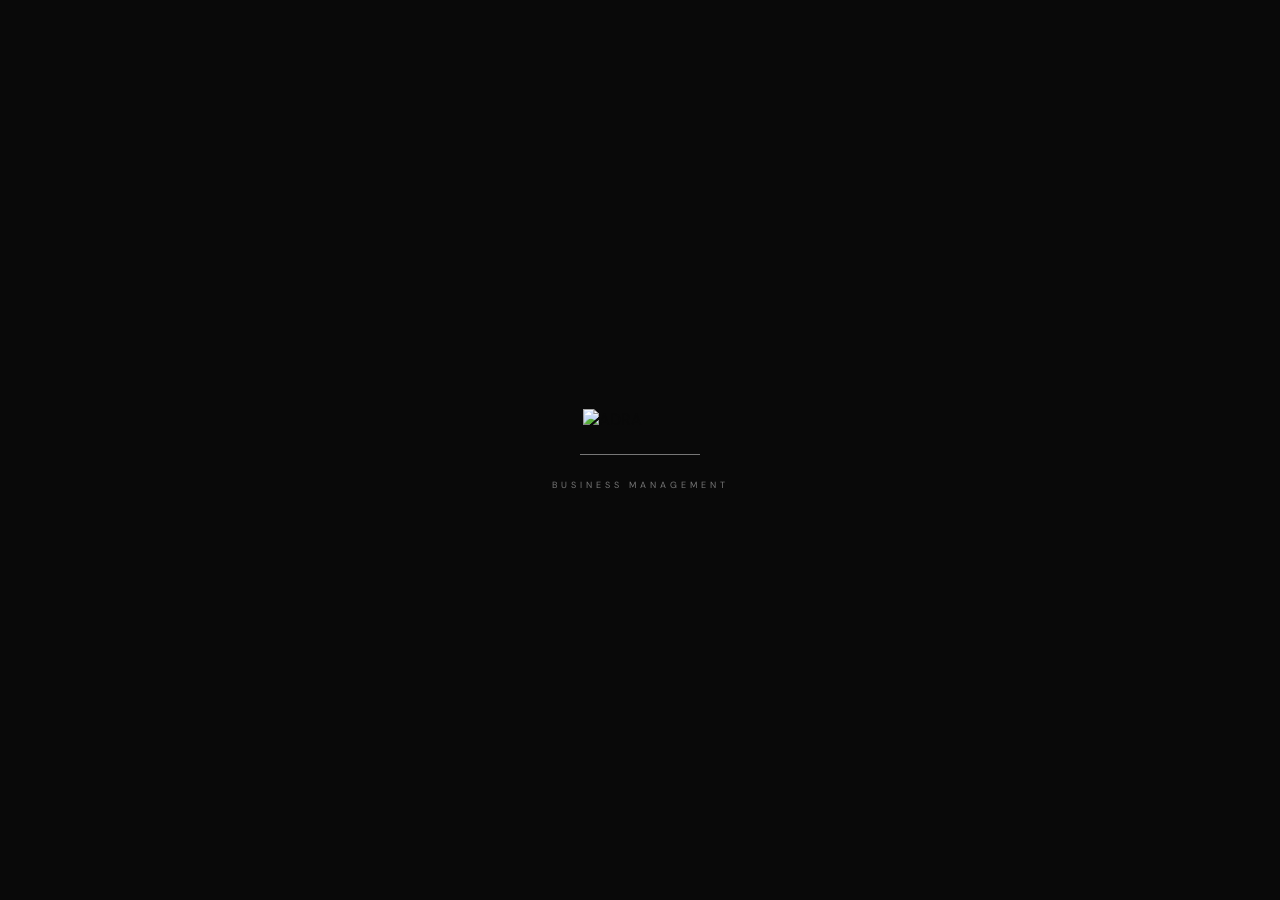
==== index.html @ 2c76a0f9 "Add files via upload" ====
<!DOCTYPE html>
<html lang="es">
<head>
  <meta charset="UTF-8">
  <meta name="viewport" content="width=device-width, initial-scale=1.0">
  <meta name="theme-color" content="#090909">
  <title>ADRA | Quotations</title>
  <link rel="stylesheet" href="style.css">
</head>
<body>

  <div id="intro">
    <img src="recursos/logo.PNG" alt="ADRA" id="intro-logo">
    <div class="intro-line"></div>
    <p>BUSINESS MANAGEMENT</p>
  </div>

  <main id="login-screen" class="hidden">
    <section class="login-card">

      <img src="recursos/logo.PNG" alt="ADRA" class="brand-logo">

      <div class="login-heading">
        <span class="eyebrow">ADRA DIGITAL · PRIVATE ACCESS</span>
        <h1>Bienvenido.</h1>
        <p>Accede a tu espacio de gestión comercial.</p>
      </div>

      <form id="login-form">
        <label for="email">Correo electrónico</label>
        <input
          type="email"
          id="email"
          placeholder="correo@ejemplo.com"
          autocomplete="username"
          required
        >

        <label for="password">Contraseña</label>
        <div class="password-field">
          <input
            type="password"
            id="password"
            placeholder="Introduce tu contraseña"
            autocomplete="current-password"
            required
          >
          <button type="button" id="toggle-password">Mostrar</button>
        </div>

        <p id="login-error" role="alert"></p>

        <button type="submit" id="login-button">
          <span>Iniciar sesión</span>
          <span class="button-arrow">→</span>
        </button>
      </form>

      <footer>
        <span>ADRA QUOTATIONS</span>
        <span>© 2026 ADRA DIGITAL</span>
      </footer>

    </section>
  </main>

  <script>
    const intro = document.getElementById("intro");
    const loginScreen = document.getElementById("login-screen");

    window.addEventListener("load", () => {
      setTimeout(() => {
        intro.classList.add("intro-out");

        setTimeout(() => {
          intro.style.display = "none";
          loginScreen.classList.remove("hidden");
          loginScreen.classList.add("visible");
        }, 850);

      }, 1700);
    });

    document.getElementById("toggle-password")
      .addEventListener("click", () => {
        const input = document.getElementById("password");
        const button = document.getElementById("toggle-password");

        input.type = input.type === "password" ? "text" : "password";
        button.textContent =
          input.type === "password" ? "Mostrar" : "Ocultar";
      });
  </script>

  <script type="module" src="script.js"></script>

</body>
</html>
---- style.css ----
@import url('https://fonts.googleapis.com/css2?family=DM+Sans:wght@400;500;600;700&family=Manrope:wght@400;500;600;700;800&display=swap');

:root {
  --black: #090909;
  --white: #ffffff;
  --gray: #858585;
  --border: #e8e8e8;
}

* {
  margin: 0;
  padding: 0;
  box-sizing: border-box;
}

body {
  font-family: 'DM Sans', sans-serif;
  background: #f7f7f7;
  color: var(--black);
  min-height: 100vh;
}

/* INTRO */

#intro {
  position: fixed;
  inset: 0;
  z-index: 10;
  background: var(--black);
  display: flex;
  flex-direction: column;
  justify-content: center;
  align-items: center;
  gap: 24px;
  transition: opacity .8s ease, transform .8s ease;
}

#intro-logo {
  width: 115px;
  height: auto;
  object-fit: contain;
  opacity: 0;
  animation: logo-in 1s ease forwards;
}

.intro-line {
  width: 0;
  height: 1px;
  background: #777;
  animation: line-in 1s ease .4s forwards;
}

#intro p {
  color: #777;
  font-size: 9px;
  letter-spacing: 4px;
  opacity: 0;
  animation: fade-in .8s ease .7s forwards;
}

.intro-out {
  opacity: 0;
  transform: scale(1.04);
  pointer-events: none;
}

@keyframes logo-in {
  from { opacity: 0; transform: translateY(15px); }
  to { opacity: 1; transform: translateY(0); }
}

@keyframes line-in {
  to { width: 120px; }
}

@keyframes fade-in {
  to { opacity: 1; }
}

/* LOGIN */

.hidden {
  display: none !important;
}

#login-screen {
  min-height: 100vh;
  display: flex;
  align-items: center;
  justify-content: center;
  padding: 25px;
}

#login-screen.visible {
  animation: fade-in .7s ease forwards;
}

.login-card {
  width: 100%;
  max-width: 420px;
  background: #fff;
  padding: 42px;
  border: 1px solid #ededed;
  box-shadow: 0 20px 70px rgba(0,0,0,.035);
}

.brand-logo {
  width: 65px;
  height: auto;
  object-fit: contain;
  margin-bottom: 48px;
}

.eyebrow {
  font-size: 9px;
  letter-spacing: 2px;
  color: #999;
  font-weight: 700;
}

.login-heading h1 {
  font-family: 'Manrope', sans-serif;
  font-size: 34px;
  font-weight: 600;
  letter-spacing: -1.5px;
  margin: 12px 0 7px;
}

.login-heading p {
  color: #888;
  font-size: 13px;
  margin-bottom: 35px;
}

form {
  display: flex;
  flex-direction: column;
}

form label {
  font-size: 11px;
  font-weight: 600;
  margin-bottom: 9px;
}

form input {
  width: 100%;
  height: 48px;
  border: 1px solid var(--border);
  background: #fafafa;
  padding: 0 13px;
  font-family: inherit;
  font-size: 12px;
  outline: none;
  border-radius: 2px;
  margin-bottom: 23px;
  color: #111;
}

form input:focus {
  border-color: #111;
  background: #fff;
}

.password-field {
  position: relative;
}

.password-field input {
  padding-right: 70px;
}

#toggle-password {
  position: absolute;
  right: 12px;
  top: 15px;
  border: none;
  background: none;
  font-size: 10px;
  color: #777;
  cursor: pointer;
}

#login-button {
  height: 49px;
  background: #090909;
  color: white;
  border: none;
  padding: 0 17px;
  display: flex;
  justify-content: space-between;
  align-items: center;
  font-family: inherit;
  font-size: 12px;
  font-weight: 600;
  cursor: pointer;
  transition: background .2s;
}

#login-button:hover {
  background: #303030;
}

#login-button:disabled {
  opacity: .6;
  cursor: wait;
}

.button-arrow {
  font-size: 19px;
}

#login-error {
  color: #b42318;
  font-size: 11px;
  margin: -12px 0 16px;
}

footer {
  display: flex;
  justify-content: space-between;
  border-top: 1px solid #eee;
  margin-top: 40px;
  padding-top: 18px;
  font-size: 8px;
  letter-spacing: 1px;
  color: #999;
}

@media (max-width: 480px) {
  #login-screen {
    padding: 18px;
  }

  .login-card {
    padding: 30px 24px;
  }

  .brand-logo {
    margin-bottom: 38px;
  }
}
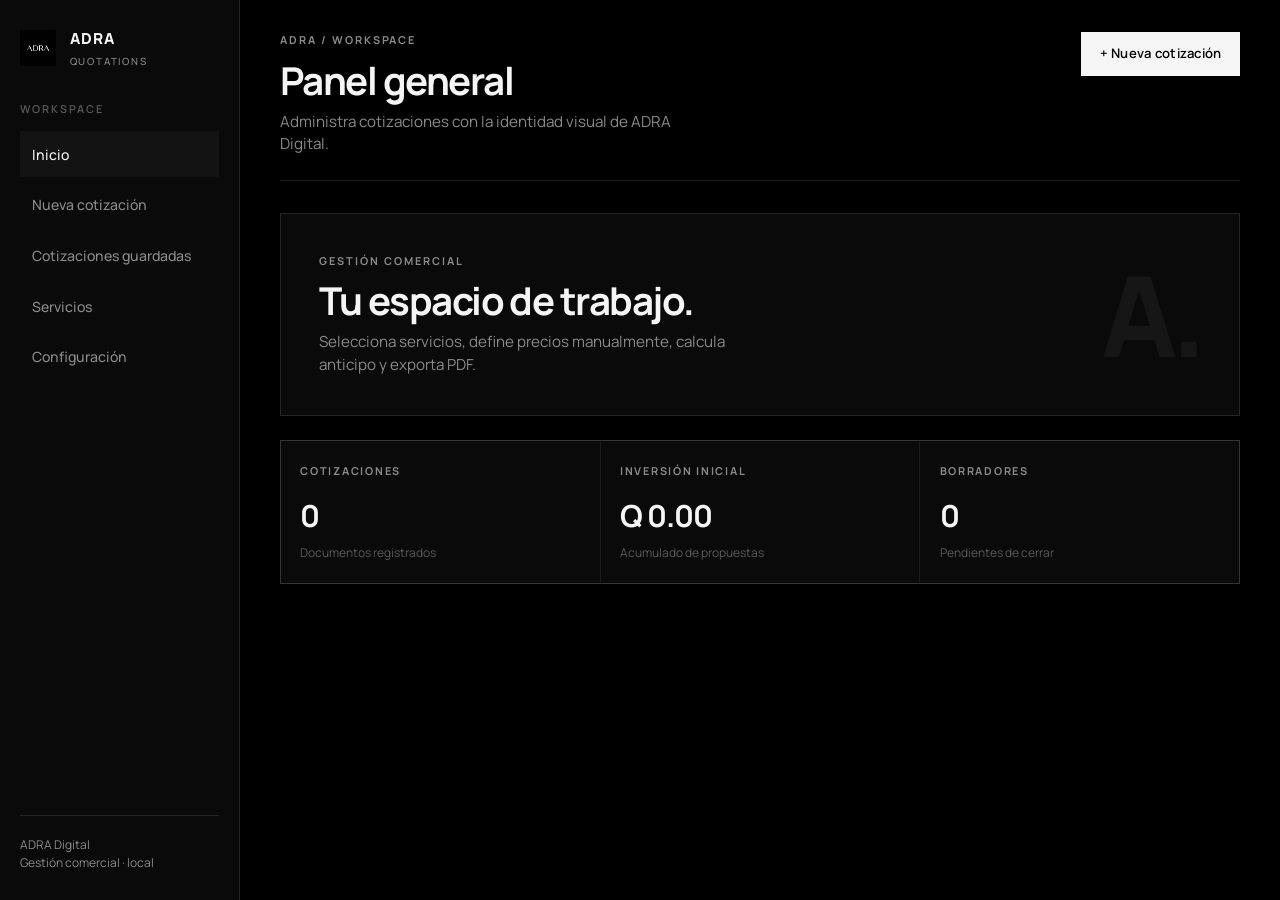
==== commit a85bf6ba: "Actualización integral del sistema de cotizaciones ADRA Migra a HTML/CSS/JS vanilla con identidad vi" ====
--- a/index.html
+++ b/index.html
@@ -1,99 +1,544 @@
-
 <!DOCTYPE html>
 <html lang="es">
 <head>
   <meta charset="UTF-8">
   <meta name="viewport" content="width=device-width, initial-scale=1.0">
-  <meta name="theme-color" content="#090909">
-  <title>ADRA | Quotations</title>
-  <link rel="stylesheet" href="style.css">
+  <meta name="theme-color" content="#000000">
+  <meta name="application-name" content="ADRA Quotations">
+  <meta name="description" content="Sistema de cotizaciones de ADRA Digital.">
+  <title>ADRA Quotations · ADRA Digital</title>
+
+  <!-- Favicon ADRA — reemplazar archivos en assets/favicon/ sin tocar JS -->
+  <link rel="icon" href="assets/favicon/favicon.svg" type="image/svg+xml">
+  <link rel="icon" href="assets/favicon/favicon.ico" sizes="any">
+  <link rel="apple-touch-icon" href="assets/logo/apple-touch-icon.png">
+
+  <link rel="preconnect" href="https://fonts.googleapis.com">
+  <link rel="preconnect" href="https://fonts.gstatic.com" crossorigin>
+  <link rel="stylesheet" href="css/styles.css">
 </head>
 <body>
-
-  <div id="intro">
-    <img src="recursos/logo.PNG" alt="ADRA" id="intro-logo">
-    <div class="intro-line"></div>
-    <p>BUSINESS MANAGEMENT</p>
+  <div class="app-shell">
+    <aside class="sidebar">
+      <div class="brand">
+        <img data-adra-logo src="assets/logo/logo.png" alt="ADRA Digital">
+        <div class="brand__text">
+          ADRA
+          <small>QUOTATIONS</small>
+        </div>
+      </div>
+
+      <div>
+        <div class="nav-label">WORKSPACE</div>
+        <nav aria-label="Principal">
+          <button type="button" data-nav="home" class="is-active">Inicio</button>
+          <button type="button" data-nav="editor">Nueva cotización</button>
+          <button type="button" data-nav="list">Cotizaciones guardadas</button>
+          <button type="button" data-nav="catalog">Servicios</button>
+          <button type="button" data-nav="settings">Configuración</button>
+        </nav>
+      </div>
+
+      <div class="mobile-nav" aria-label="Navegación móvil">
+        <button type="button" data-nav="home" class="is-active">Inicio</button>
+        <button type="button" data-nav="editor">Nueva</button>
+        <button type="button" data-nav="list">Guardadas</button>
+        <button type="button" data-nav="catalog">Servicios</button>
+        <button type="button" data-nav="settings">Ajustes</button>
+      </div>
+
+      <div class="sidebar__foot">
+        <div data-adra-company-name>ADRA Digital</div>
+        <div>Gestión comercial · local</div>
+      </div>
+    </aside>
+
+    <main class="main">
+      <!-- HOME -->
+      <section class="view is-active" data-view="home">
+        <header class="page-head">
+          <div>
+            <span class="eyebrow">ADRA / WORKSPACE</span>
+            <h1>Panel general</h1>
+            <p>Administra cotizaciones con la identidad visual de ADRA Digital.</p>
+          </div>
+          <button type="button" class="btn-primary" id="btn-new-quotation-home">+ Nueva cotización</button>
+        </header>
+
+        <section class="welcome">
+          <div>
+            <span class="eyebrow">GESTIÓN COMERCIAL</span>
+            <h2>Tu espacio de trabajo.</h2>
+            <p>Selecciona servicios, define precios manualmente, calcula anticipo y exporta PDF.</p>
+          </div>
+        </section>
+
+        <section class="stats" aria-label="Resumen">
+          <article class="stat">
+            <span>COTIZACIONES</span>
+            <strong id="stat-count">0</strong>
+            <small>Documentos registrados</small>
+          </article>
+          <article class="stat">
+            <span>INVERSIÓN INICIAL</span>
+            <strong id="stat-value">Q 0.00</strong>
+            <small>Acumulado de propuestas</small>
+          </article>
+          <article class="stat">
+            <span>BORRADORES</span>
+            <strong id="stat-drafts">0</strong>
+            <small>Pendientes de cerrar</small>
+          </article>
+        </section>
+      </section>
+
+      <!-- EDITOR -->
+      <section class="view" data-view="editor" hidden>
+        <header class="page-head">
+          <div>
+            <span class="eyebrow">ADRA / COTIZACIONES</span>
+            <h1>Nueva cotización</h1>
+            <p>Completa segmentos, introduce precios manualmente y configura el anticipo.</p>
+          </div>
+          <div>
+            <div class="status-pill" id="editor-status">BORRADOR</div>
+            <div class="muted" style="margin-top:0.55rem;font-size:0.78rem" id="editor-number">Sin número</div>
+          </div>
+        </header>
+
+        <form id="quotation-form" onsubmit="return false;">
+          <section class="section-block">
+            <div class="section-block__head">
+              <span class="section-number">00</span>
+              <div>
+                <h2>Información general y cliente</h2>
+                <p>Identificación del documento y del destinatario.</p>
+              </div>
+            </div>
+            <div class="section-block__body">
+              <div class="form-grid">
+                <div class="field">
+                  <label for="q-issued">Fecha de emisión</label>
+                  <input id="q-issued" type="date">
+                </div>
+                <div class="field">
+                  <label for="q-valid">Fecha de vencimiento</label>
+                  <input id="q-valid" type="date">
+                </div>
+                <div class="field">
+                  <label for="q-currency">Moneda</label>
+                  <select id="q-currency">
+                    <option value="GTQ">GTQ</option>
+                    <option value="USD">USD</option>
+                  </select>
+                </div>
+                <div class="field">
+                  <label for="client-name">Nombre del cliente</label>
+                  <input id="client-name" type="text" placeholder="Nombre completo" autocomplete="name">
+                </div>
+                <div class="field">
+                  <label for="client-company">Empresa</label>
+                  <input id="client-company" type="text" placeholder="Nombre de la empresa" autocomplete="organization">
+                </div>
+                <div class="field">
+                  <label for="client-phone">Teléfono <span class="optional">(opcional)</span></label>
+                  <input id="client-phone" type="tel" placeholder="+502 0000-0000">
+                </div>
+                <div class="field">
+                  <label for="client-email">Correo <span class="optional">(opcional)</span></label>
+                  <input id="client-email" type="email" placeholder="correo@empresa.com">
+                </div>
+              </div>
+            </div>
+          </section>
+
+          <section class="section-block">
+            <div class="section-block__head">
+              <span class="section-number">CAT</span>
+              <div>
+                <h2>Catálogo de servicios</h2>
+                <p>Selecciona opciones. No se muestran precios: se introducen al crear cada concepto.</p>
+              </div>
+            </div>
+            <div class="section-block__body">
+              <div class="hint-box">Los servicios aparecen solo como opciones seleccionables. El precio unitario inicia vacío.</div>
+              <div id="service-picker" class="service-picker"></div>
+            </div>
+          </section>
+
+          <section class="section-block">
+            <div class="section-block__head">
+              <span class="section-number">01</span>
+              <div>
+                <h2>Desarrollo web</h2>
+                <p>Pago único cuando corresponda. Precio introducido manualmente.</p>
+              </div>
+            </div>
+            <div class="section-block__body">
+              <div id="development-lines"></div>
+              <button type="button" class="btn-secondary" id="btn-add-custom-dev">+ Concepto personalizado</button>
+            </div>
+          </section>
+
+          <section class="section-block">
+            <div class="section-block__head">
+              <span class="section-number">02</span>
+              <div>
+                <h2>Hosting</h2>
+                <p>Pago anual. Sin incrementos automáticos ni precios futuros inventados.</p>
+              </div>
+            </div>
+            <div class="section-block__body">
+              <label class="field" style="flex-direction:row;align-items:center;gap:0.75rem;margin-bottom:1rem">
+                <input id="hosting-enabled" type="checkbox">
+                <span>Incluir hosting en esta cotización</span>
+              </label>
+              <div id="hosting-fields" hidden>
+                <div class="form-grid">
+                  <div class="field">
+                    <label for="hosting-provider">Nombre del proveedor</label>
+                    <input id="hosting-provider" type="text" placeholder="Proveedor de hosting">
+                  </div>
+                  <div class="field">
+                    <label for="hosting-price">Precio anual</label>
+                    <input id="hosting-price" type="number" min="0" step="0.01" placeholder="Ingresar precio">
+                  </div>
+                  <div class="field">
+                    <label for="hosting-date">Fecha de contratación</label>
+                    <input id="hosting-date" type="date">
+                  </div>
+                  <div class="field full">
+                    <label for="hosting-description">Descripción</label>
+                    <textarea id="hosting-description" rows="2" placeholder="Detalle del plan de hosting"></textarea>
+                  </div>
+                  <div class="field full">
+                    <label for="hosting-comments">Comentarios <span class="optional">(opcional)</span></label>
+                    <textarea id="hosting-comments" rows="3" placeholder="Si se deja vacío, no aparece en el PDF"></textarea>
+                  </div>
+                </div>
+              </div>
+            </div>
+          </section>
+
+          <section class="section-block">
+            <div class="section-block__head">
+              <span class="section-number">03</span>
+              <div>
+                <h2>Dominio</h2>
+                <p>Pago anual. Precio y periodo editables.</p>
+              </div>
+            </div>
+            <div class="section-block__body">
+              <label class="field" style="flex-direction:row;align-items:center;gap:0.75rem;margin-bottom:1rem">
+                <input id="domain-enabled" type="checkbox">
+                <span>Incluir dominio en esta cotización</span>
+              </label>
+              <div id="domain-fields" hidden>
+                <div class="form-grid">
+                  <div class="field">
+                    <label for="domain-name">Nombre del dominio</label>
+                    <input id="domain-name" type="text" placeholder="ejemplo.com">
+                  </div>
+                  <div class="field">
+                    <label for="domain-price">Precio anual</label>
+                    <input id="domain-price" type="number" min="0" step="0.01" placeholder="Ingresar precio">
+                  </div>
+                  <div class="field">
+                    <label for="domain-period">Periodo de contratación (años)</label>
+                    <input id="domain-period" type="number" min="1" step="1" value="1">
+                  </div>
+                  <div class="field full">
+                    <label for="domain-description">Descripción</label>
+                    <textarea id="domain-description" rows="2"></textarea>
+                  </div>
+                  <div class="field full">
+                    <label for="domain-comments">Comentarios <span class="optional">(opcional)</span></label>
+                    <textarea id="domain-comments" rows="2"></textarea>
+                  </div>
+                </div>
+              </div>
+            </div>
+          </section>
+
+          <section class="section-block">
+            <div class="section-block__head">
+              <span class="section-number">04</span>
+              <div>
+                <h2>Servicios adicionales</h2>
+                <p>SEO, mantenimiento, integraciones y otros. Cada uno con su precio y periodicidad.</p>
+              </div>
+            </div>
+            <div class="section-block__body">
+              <div id="additional-lines"></div>
+              <button type="button" class="btn-secondary" id="btn-add-custom-add">+ Servicio adicional</button>
+            </div>
+          </section>
+
+          <section class="section-block">
+            <div class="section-block__head">
+              <span class="section-number">05</span>
+              <div>
+                <h2>Anticipo, resumen y condiciones</h2>
+                <p>El anticipo se calcula sobre la inversión inicial, sin renovaciones futuras.</p>
+              </div>
+            </div>
+            <div class="section-block__body">
+              <div class="form-grid form-grid--3">
+                <div class="field">
+                  <label for="discount-type">Tipo de descuento</label>
+                  <select id="discount-type">
+                    <option value="amount">Monto</option>
+                    <option value="percent">Porcentaje</option>
+                  </select>
+                </div>
+                <div class="field">
+                  <label for="discount-value">Descuento</label>
+                  <input id="discount-value" type="number" min="0" step="0.01" placeholder="0">
+                </div>
+                <div class="field">
+                  <label style="display:flex;align-items:center;gap:0.55rem">
+                    <input id="tax-enabled" type="checkbox">
+                    Impuestos
+                  </label>
+                  <input id="tax-percent" type="number" min="0" step="0.01" placeholder="% impuesto" disabled>
+                </div>
+                <div class="field">
+                  <label for="deposit-percent">Porcentaje de anticipo</label>
+                  <input id="deposit-percent" type="number" min="0" max="100" step="0.01" value="50">
+                </div>
+                <div class="field">
+                  <label for="deposit-amount">Monto del anticipo</label>
+                  <input id="deposit-amount" type="number" min="0" step="0.01" placeholder="0.00">
+                </div>
+              </div>
+
+              <div class="summary-panel" style="margin-top:1.4rem">
+                <div class="summary-group-title">INVERSIÓN INICIAL</div>
+                <div class="summary-row"><span>Subtotal</span><strong id="sum-initial-gross">Q 0.00</strong></div>
+                <div class="summary-row"><span>Descuentos</span><strong id="sum-discount">Q 0.00</strong></div>
+                <div class="summary-row"><span>Impuestos</span><strong id="sum-tax">Q 0.00</strong></div>
+                <div class="summary-row is-total"><span>Total inicial</span><strong id="sum-initial-total">Q 0.00</strong></div>
+                <div class="summary-row"><span>Anticipo (<span id="sum-deposit-percent">0%</span>)</span><strong id="sum-deposit-amount">Q 0.00</strong></div>
+                <div class="summary-row is-total"><span>Saldo pendiente</span><strong id="sum-balance">Q 0.00</strong></div>
+
+                <div class="summary-group-title">COSTOS RECURRENTES</div>
+                <div class="summary-row"><span>Anuales</span><strong id="sum-recurring-annual">Q 0.00</strong></div>
+                <div class="summary-row"><span>Mensuales</span><strong id="sum-recurring-monthly">Q 0.00</strong></div>
+              </div>
+
+              <div class="field full" style="margin-top:1.25rem">
+                <label for="q-terms">Condiciones comerciales</label>
+                <textarea id="q-terms" rows="4"></textarea>
+              </div>
+              <div class="field full" style="margin-top:1rem">
+                <label for="q-notes">Notas internas <span class="optional">(no van al PDF)</span></label>
+                <textarea id="q-notes" rows="2"></textarea>
+              </div>
+
+              <div class="form-actions">
+                <button type="button" class="btn-secondary" id="btn-save-draft">Guardar borrador</button>
+                <button type="button" class="btn-secondary" id="btn-export-pdf">Exportar PDF</button>
+                <button type="button" class="btn-primary" id="btn-save-quotation">Guardar cotización</button>
+              </div>
+            </div>
+          </section>
+        </form>
+      </section>
+
+      <!-- LIST -->
+      <section class="view" data-view="list" hidden>
+        <header class="page-head">
+          <div>
+            <span class="eyebrow">REGISTROS</span>
+            <h1>Cotizaciones guardadas</h1>
+            <p>Busca, abre, edita, duplica, elimina o vuelve a exportar.</p>
+          </div>
+          <button type="button" class="btn-primary" id="btn-new-quotation">+ Nueva cotización</button>
+        </header>
+
+        <div class="toolbar">
+          <input id="list-search" class="search-input" type="search" placeholder="Buscar cliente, empresa o número...">
+        </div>
+
+        <div class="table-wrap">
+          <table>
+            <thead>
+              <tr>
+                <th>NÚMERO</th>
+                <th>CLIENTE</th>
+                <th>EMPRESA</th>
+                <th>FECHA</th>
+                <th>INVERSIÓN</th>
+                <th></th>
+              </tr>
+            </thead>
+            <tbody id="quotation-table-body">
+              <tr><td colspan="6" class="empty">Cargando...</td></tr>
+            </tbody>
+          </table>
+        </div>
+      </section>
+
+      <!-- CATALOG -->
+      <section class="view" data-view="catalog" hidden>
+        <header class="page-head">
+          <div>
+            <span class="eyebrow">CATÁLOGO</span>
+            <h1>Servicios</h1>
+            <p>Administra categorías y servicios. Sin precios predeterminados.</p>
+          </div>
+          <div style="display:flex;gap:0.6rem;flex-wrap:wrap">
+            <button type="button" class="btn-secondary" id="btn-reset-catalog">Restablecer</button>
+            <button type="button" class="btn-primary" id="btn-add-category">+ Categoría</button>
+          </div>
+        </header>
+        <div id="catalog-admin"></div>
+      </section>
+
+      <!-- SETTINGS -->
+      <section class="view" data-view="settings" hidden>
+        <header class="page-head">
+          <div>
+            <span class="eyebrow">AJUSTES</span>
+            <h1>Configuración</h1>
+            <p>Datos de ADRA Digital, preferencias y rutas de marca.</p>
+          </div>
+        </header>
+
+        <div class="hint-box">
+          Favicon reemplazable en <code>assets/favicon/favicon.svg</code> (también <code>.ico</code> / <code>.png</code>).
+          No requiere cambios de JavaScript. Theme color y nombre de aplicación se configuran abajo.
+        </div>
+
+        <form id="settings-form" class="section-block">
+          <div class="section-block__head">
+            <span class="section-number">ADRA</span>
+            <div>
+              <h2>Información de la empresa</h2>
+              <p>Aparece en la interfaz y en el PDF.</p>
+            </div>
+          </div>
+          <div class="section-block__body">
+            <div class="form-grid">
+              <div class="field">
+                <label for="set-name">Nombre</label>
+                <input id="set-name" type="text">
+              </div>
+              <div class="field">
+                <label for="set-tagline">Eslogan</label>
+                <input id="set-tagline" type="text">
+              </div>
+              <div class="field">
+                <label for="set-email">Correo</label>
+                <input id="set-email" type="email">
+              </div>
+              <div class="field">
+                <label for="set-phone">Teléfono</label>
+                <input id="set-phone" type="tel">
+              </div>
+              <div class="field">
+                <label for="set-website">Sitio web</label>
+                <input id="set-website" type="url">
+              </div>
+              <div class="field">
+                <label for="set-instagram">Instagram</label>
+                <input id="set-instagram" type="text">
+              </div>
+              <div class="field full">
+                <label for="set-address">Dirección / ubicación</label>
+                <input id="set-address" type="text">
+              </div>
+              <div class="field full">
+                <label for="set-logo">Ruta del logotipo</label>
+                <input id="set-logo" type="text" placeholder="assets/logo/logo.png">
+              </div>
+            </div>
+          </div>
+
+          <div class="section-block__head" style="border-top:1px solid var(--border)">
+            <span class="section-number">UI</span>
+            <div>
+              <h2>Marca del navegador</h2>
+              <p>Favicon, nombre de aplicación y color de tema.</p>
+            </div>
+          </div>
+          <div class="section-block__body">
+            <div class="form-grid">
+              <div class="field">
+                <label for="set-app-name">Nombre de la aplicación</label>
+                <input id="set-app-name" type="text">
+              </div>
+              <div class="field">
+                <label for="set-theme">Color del tema</label>
+                <input id="set-theme" type="text" placeholder="#000000">
+              </div>
+              <div class="field">
+                <label for="set-favicon-svg">Ruta favicon SVG</label>
+                <input id="set-favicon-svg" type="text" placeholder="assets/favicon/favicon.svg">
+              </div>
+              <div class="field">
+                <label for="set-favicon-ico">Ruta favicon ICO</label>
+                <input id="set-favicon-ico" type="text" placeholder="assets/favicon/favicon.ico">
+              </div>
+            </div>
+          </div>
+
+          <div class="section-block__head" style="border-top:1px solid var(--border)">
+            <span class="section-number">PREF</span>
+            <div>
+              <h2>Preferencias</h2>
+              <p>Valores iniciales al crear cotizaciones.</p>
+            </div>
+          </div>
+          <div class="section-block__body">
+            <div class="form-grid">
+              <div class="field">
+                <label for="set-currency">Moneda por defecto</label>
+                <select id="set-currency">
+                  <option value="GTQ">GTQ</option>
+                  <option value="USD">USD</option>
+                </select>
+              </div>
+              <div class="field">
+                <label for="set-validity">Días de vigencia</label>
+                <input id="set-validity" type="number" min="1" step="1">
+              </div>
+              <div class="field">
+                <label for="set-deposit">Anticipo por defecto (%)</label>
+                <input id="set-deposit" type="number" min="0" max="100" step="1">
+              </div>
+              <div class="field full">
+                <label for="set-terms">Condiciones comerciales por defecto</label>
+                <textarea id="set-terms" rows="4"></textarea>
+              </div>
+              <div class="field full">
+                <label for="set-hosting-comment">Comentario predeterminado de hosting</label>
+                <textarea id="set-hosting-comment" rows="3"></textarea>
+              </div>
+            </div>
+
+            <div class="form-actions">
+              <button type="button" class="btn-secondary" id="btn-export-data">Exportar respaldo</button>
+              <button type="button" class="btn-secondary" id="btn-import-data">Importar respaldo</button>
+              <button type="submit" class="btn-primary">Guardar configuración</button>
+            </div>
+            <input id="import-file" type="file" accept="application/json,.json" hidden>
+          </div>
+        </form>
+      </section>
+    </main>
   </div>
 
-  <main id="login-screen" class="hidden">
-    <section class="login-card">
-
-      <img src="recursos/logo.PNG" alt="ADRA" class="brand-logo">
-
-      <div class="login-heading">
-        <span class="eyebrow">ADRA DIGITAL · PRIVATE ACCESS</span>
-        <h1>Bienvenido.</h1>
-        <p>Accede a tu espacio de gestión comercial.</p>
-      </div>
-
-      <form id="login-form">
-        <label for="email">Correo electrónico</label>
-        <input
-          type="email"
-          id="email"
-          placeholder="correo@ejemplo.com"
-          autocomplete="username"
-          required
-        >
-
-        <label for="password">Contraseña</label>
-        <div class="password-field">
-          <input
-            type="password"
-            id="password"
-            placeholder="Introduce tu contraseña"
-            autocomplete="current-password"
-            required
-          >
-          <button type="button" id="toggle-password">Mostrar</button>
-        </div>
-
-        <p id="login-error" role="alert"></p>
-
-        <button type="submit" id="login-button">
-          <span>Iniciar sesión</span>
-          <span class="button-arrow">→</span>
-        </button>
-      </form>
-
-      <footer>
-        <span>ADRA QUOTATIONS</span>
-        <span>© 2026 ADRA DIGITAL</span>
-      </footer>
-
-    </section>
-  </main>
-
-  <script>
-    const intro = document.getElementById("intro");
-    const loginScreen = document.getElementById("login-screen");
-
-    window.addEventListener("load", () => {
-      setTimeout(() => {
-        intro.classList.add("intro-out");
-
-        setTimeout(() => {
-          intro.style.display = "none";
-          loginScreen.classList.remove("hidden");
-          loginScreen.classList.add("visible");
-        }, 850);
-
-      }, 1700);
-    });
-
-    document.getElementById("toggle-password")
-      .addEventListener("click", () => {
-        const input = document.getElementById("password");
-        const button = document.getElementById("toggle-password");
-
-        input.type = input.type === "password" ? "text" : "password";
-        button.textContent =
-          input.type === "password" ? "Mostrar" : "Ocultar";
-      });
-  </script>
-
-  <script type="module" src="script.js"></script>
-
+  <div id="toast" class="toast" role="status" aria-live="polite"></div>
+
+  <script src="js/vendor/jspdf.umd.min.js"></script>
+  <script src="js/storage.js"></script>
+  <script src="js/catalog.js"></script>
+  <script src="js/calculations.js"></script>
+  <script src="js/settings.js"></script>
+  <script src="js/quotations.js"></script>
+  <script src="js/navigation.js"></script>
+  <script src="js/pdf.js"></script>
+  <script src="js/app.js"></script>
 </body>
 </html>
--- a/css/styles.css
+++ b/css/styles.css
@@ -0,0 +1,883 @@
+@import url("https://fonts.googleapis.com/css2?family=Manrope:wght@400;500;600;700;800&display=swap");
+
+:root {
+  --void: #000000;
+  --night: #0a0a0a;
+  --graphite: #141414;
+  --background: #000000;
+  --foreground: #f5f5f5;
+  --muted: #8a8a8a;
+  --faint: #5a5a5a;
+  --border: rgba(255, 255, 255, 0.11);
+  --line: rgba(255, 255, 255, 0.06);
+  --input: rgba(255, 255, 255, 0.14);
+  --plane: rgba(255, 255, 255, 0.035);
+  --danger: #d6d6d6;
+  --success: #cfcfcf;
+  --font: "Manrope", ui-sans-serif, system-ui, sans-serif;
+  --frame: clamp(1.1rem, 3.5vw, 2.5rem);
+  --header-h: 4rem;
+  --radius: 0;
+  --field-h: 48px;
+  --ease: cubic-bezier(0.22, 1, 0.36, 1);
+}
+
+*,
+*::before,
+*::after {
+  box-sizing: border-box;
+  margin: 0;
+  padding: 0;
+}
+
+html {
+  scroll-behavior: smooth;
+}
+
+body {
+  min-height: 100vh;
+  font-family: var(--font);
+  background: var(--background);
+  color: var(--foreground);
+  line-height: 1.5;
+  -webkit-font-smoothing: antialiased;
+}
+
+img {
+  display: block;
+  max-width: 100%;
+}
+
+button,
+input,
+select,
+textarea {
+  font: inherit;
+  color: inherit;
+  border-radius: var(--radius);
+}
+
+a {
+  color: inherit;
+  text-decoration: none;
+}
+
+.sr-only {
+  position: absolute;
+  width: 1px;
+  height: 1px;
+  padding: 0;
+  margin: -1px;
+  overflow: hidden;
+  clip: rect(0, 0, 0, 0);
+  border: 0;
+}
+
+/* Layout */
+
+.app-shell {
+  min-height: 100vh;
+  display: grid;
+  grid-template-columns: 240px 1fr;
+}
+
+.sidebar {
+  border-right: 1px solid var(--border);
+  background: var(--night);
+  padding: 1.75rem 1.25rem;
+  display: flex;
+  flex-direction: column;
+  gap: 2rem;
+  position: sticky;
+  top: 0;
+  height: 100vh;
+}
+
+.brand {
+  display: flex;
+  align-items: center;
+  gap: 0.85rem;
+}
+
+.brand img {
+  width: 36px;
+  height: 36px;
+  object-fit: contain;
+}
+
+.brand__text {
+  font-weight: 800;
+  letter-spacing: 0.08em;
+  font-size: 0.95rem;
+}
+
+.brand__text small {
+  display: block;
+  margin-top: 0.2rem;
+  color: var(--muted);
+  font-size: 0.62rem;
+  letter-spacing: 0.18em;
+  font-weight: 500;
+}
+
+.nav-label {
+  color: var(--faint);
+  font-size: 0.68rem;
+  letter-spacing: 0.18em;
+  font-weight: 600;
+  margin-bottom: 0.85rem;
+}
+
+.sidebar nav {
+  display: flex;
+  flex-direction: column;
+  gap: 0.25rem;
+}
+
+.sidebar nav a,
+.sidebar nav button {
+  appearance: none;
+  border: 0;
+  background: transparent;
+  text-align: left;
+  color: var(--muted);
+  padding: 0.8rem 0.75rem;
+  font-size: 0.88rem;
+  font-weight: 500;
+  cursor: pointer;
+  transition: color 0.25s var(--ease), background 0.25s var(--ease);
+}
+
+.sidebar nav a:hover,
+.sidebar nav button:hover,
+.sidebar nav a.is-active,
+.sidebar nav button.is-active {
+  color: var(--foreground);
+  background: var(--plane);
+}
+
+.sidebar__foot {
+  margin-top: auto;
+  border-top: 1px solid var(--border);
+  padding-top: 1.25rem;
+  color: var(--muted);
+  font-size: 0.75rem;
+}
+
+.main {
+  min-width: 0;
+  padding: 2rem var(--frame) 4rem;
+}
+
+.view {
+  display: none;
+  animation: fade-up 0.45s var(--ease);
+}
+
+.view.is-active {
+  display: block;
+}
+
+@keyframes fade-up {
+  from {
+    opacity: 0;
+    transform: translateY(8px);
+  }
+  to {
+    opacity: 1;
+    transform: translateY(0);
+  }
+}
+
+.page-head {
+  display: flex;
+  justify-content: space-between;
+  gap: 1.5rem;
+  align-items: flex-start;
+  margin-bottom: 2rem;
+  padding-bottom: 1.5rem;
+  border-bottom: 1px solid var(--border);
+}
+
+.eyebrow {
+  display: block;
+  color: var(--muted);
+  font-size: 0.68rem;
+  letter-spacing: 0.18em;
+  font-weight: 700;
+  margin-bottom: 0.7rem;
+}
+
+.page-head h1,
+.section-block h2,
+.welcome h2 {
+  font-size: clamp(1.7rem, 3vw, 2.4rem);
+  font-weight: 700;
+  letter-spacing: -0.04em;
+  line-height: 1.1;
+}
+
+.page-head p,
+.section-block > p,
+.welcome p {
+  margin-top: 0.55rem;
+  color: var(--muted);
+  max-width: 48ch;
+  font-size: 0.95rem;
+}
+
+.status-pill {
+  border: 1px solid var(--border);
+  padding: 0.55rem 0.8rem;
+  font-size: 0.68rem;
+  letter-spacing: 0.14em;
+  font-weight: 700;
+  color: var(--muted);
+  white-space: nowrap;
+}
+
+/* Buttons */
+
+.btn,
+.btn-primary,
+.btn-secondary,
+.btn-ghost {
+  display: inline-flex;
+  align-items: center;
+  justify-content: center;
+  gap: 0.65rem;
+  min-height: 44px;
+  padding: 0.7rem 1.1rem;
+  border: 1px solid transparent;
+  cursor: pointer;
+  font-size: 0.82rem;
+  font-weight: 600;
+  letter-spacing: 0.02em;
+  transition: opacity 0.2s var(--ease), background 0.2s var(--ease),
+    border-color 0.2s var(--ease), color 0.2s var(--ease);
+}
+
+.btn-primary {
+  background: var(--foreground);
+  color: var(--background);
+}
+
+.btn-primary:hover {
+  opacity: 0.88;
+}
+
+.btn-secondary {
+  background: transparent;
+  border-color: var(--border);
+  color: var(--foreground);
+}
+
+.btn-secondary:hover {
+  border-color: var(--foreground);
+}
+
+.btn-ghost {
+  background: transparent;
+  border-color: transparent;
+  color: var(--muted);
+  min-height: auto;
+  padding: 0.35rem 0;
+}
+
+.btn-ghost:hover {
+  color: var(--foreground);
+}
+
+.btn-ghost.danger,
+.danger {
+  color: #bdbdbd;
+}
+
+.table-actions button,
+.row-actions button {
+  appearance: none;
+  background: none;
+  border: 0;
+  color: var(--muted);
+  cursor: pointer;
+  font-size: 0.78rem;
+  margin-right: 0.75rem;
+  padding: 0.2rem 0;
+}
+
+.table-actions button:hover,
+.row-actions button:hover {
+  color: var(--foreground);
+}
+
+/* Welcome / stats */
+
+.welcome {
+  border: 1px solid var(--border);
+  background: var(--night);
+  padding: clamp(1.5rem, 3vw, 2.5rem);
+  margin-bottom: 1.5rem;
+  display: flex;
+  justify-content: space-between;
+  gap: 1.5rem;
+  align-items: center;
+  position: relative;
+  overflow: hidden;
+}
+
+.welcome::after {
+  content: "A.";
+  font-size: clamp(4rem, 10vw, 7rem);
+  font-weight: 800;
+  color: rgba(255, 255, 255, 0.05);
+  letter-spacing: -0.06em;
+  line-height: 1;
+}
+
+.stats {
+  display: grid;
+  grid-template-columns: repeat(3, minmax(0, 1fr));
+  gap: 1px;
+  background: var(--border);
+  border: 1px solid var(--border);
+  margin-bottom: 2rem;
+}
+
+.stat {
+  background: var(--night);
+  padding: 1.35rem 1.2rem;
+}
+
+.stat span {
+  display: block;
+  color: var(--muted);
+  font-size: 0.68rem;
+  letter-spacing: 0.16em;
+  font-weight: 700;
+}
+
+.stat strong {
+  display: block;
+  margin-top: 0.85rem;
+  font-size: clamp(1.4rem, 2.5vw, 1.9rem);
+  letter-spacing: -0.03em;
+}
+
+.stat small {
+  display: block;
+  margin-top: 0.35rem;
+  color: var(--faint);
+  font-size: 0.75rem;
+}
+
+/* Forms */
+
+.section-block {
+  border: 1px solid var(--border);
+  margin-bottom: 1.25rem;
+  background: var(--night);
+}
+
+.section-block__head {
+  display: flex;
+  gap: 1rem;
+  align-items: flex-start;
+  padding: 1.35rem 1.4rem;
+  border-bottom: 1px solid var(--border);
+}
+
+.section-number {
+  color: var(--faint);
+  font-weight: 800;
+  font-size: 0.8rem;
+  letter-spacing: 0.08em;
+  padding-top: 0.25rem;
+}
+
+.section-block__head h2 {
+  font-size: 1.1rem;
+  letter-spacing: -0.02em;
+}
+
+.section-block__head p {
+  margin-top: 0.25rem;
+  color: var(--muted);
+  font-size: 0.82rem;
+}
+
+.section-block__body {
+  padding: 1.35rem 1.4rem 1.5rem;
+}
+
+.form-grid {
+  display: grid;
+  grid-template-columns: repeat(2, minmax(0, 1fr));
+  gap: 1.1rem 1rem;
+}
+
+.form-grid--4 {
+  grid-template-columns: repeat(4, minmax(0, 1fr));
+}
+
+.form-grid--3 {
+  grid-template-columns: repeat(3, minmax(0, 1fr));
+}
+
+.field {
+  display: flex;
+  flex-direction: column;
+  gap: 0.5rem;
+  min-width: 0;
+}
+
+.field.grow {
+  flex: 1;
+}
+
+.field.full {
+  grid-column: 1 / -1;
+}
+
+.field label {
+  font-size: 0.75rem;
+  font-weight: 600;
+  letter-spacing: 0.04em;
+}
+
+.field .optional,
+.muted {
+  color: var(--muted);
+  font-weight: 400;
+}
+
+.field input:not([type="checkbox"]):not([type="radio"]),
+.field select,
+.field textarea,
+.search-input {
+  width: 100%;
+  min-height: var(--field-h);
+  height: var(--field-h);
+  border: 1px solid var(--input);
+  background: #050505;
+  color: var(--foreground);
+  padding: 0 0.9rem;
+  outline: none;
+  transition: border-color 0.2s var(--ease);
+  appearance: none;
+  -webkit-appearance: none;
+}
+
+.field input[type="checkbox"],
+.field input[type="radio"] {
+  width: 1rem;
+  height: 1rem;
+  min-height: 1rem;
+  max-height: 1rem;
+  margin: 0;
+  padding: 0;
+  flex-shrink: 0;
+  accent-color: #ffffff;
+  border: 1px solid var(--input);
+  background: #050505;
+  appearance: auto;
+  -webkit-appearance: auto;
+  cursor: pointer;
+}
+
+.field textarea,
+textarea.field {
+  height: auto;
+  min-height: 96px;
+  padding: 0.85rem 0.9rem;
+  resize: vertical;
+  line-height: 1.55;
+}
+
+.field input:not([type="checkbox"]):not([type="radio"]):focus,
+.field select:focus,
+.field textarea:focus,
+.search-input:focus {
+  border-color: rgba(255, 255, 255, 0.45);
+}
+
+.field input.is-readonly,
+.field input[readonly] {
+  background: #0d0d0d;
+  color: var(--muted);
+  cursor: default;
+}
+
+/* Date fields: keep natural proportions, same height as siblings */
+.field input[type="date"],
+.field input[type="number"],
+.field input[type="email"],
+.field input[type="tel"],
+.field input[type="text"],
+.field input[type="url"],
+.field input[type="search"],
+.field select {
+  height: var(--field-h);
+  min-height: var(--field-h);
+  max-height: var(--field-h);
+  line-height: normal;
+  transform: none;
+}
+
+.field input[type="date"] {
+  display: block;
+  width: 100%;
+  box-sizing: border-box;
+  color-scheme: dark;
+}
+
+.field input[type="date"]::-webkit-calendar-picker-indicator {
+  opacity: 0.55;
+  cursor: pointer;
+  padding: 0;
+  margin: 0;
+}
+
+.field input[type="date"]::-webkit-datetime-edit,
+.field input[type="date"]::-webkit-datetime-edit-fields-wrapper {
+  padding: 0;
+}
+
+.field select {
+  background-image: linear-gradient(45deg, transparent 50%, #999 50%),
+    linear-gradient(135deg, #999 50%, transparent 50%);
+  background-position: calc(100% - 16px) 22px, calc(100% - 11px) 22px;
+  background-size: 5px 5px, 5px 5px;
+  background-repeat: no-repeat;
+  padding-right: 2rem;
+}
+
+.line-item {
+  border: 1px solid var(--border);
+  padding: 1rem;
+  margin-bottom: 0.85rem;
+  background: #070707;
+}
+
+.line-item__header {
+  display: flex;
+  gap: 1rem;
+  align-items: flex-end;
+  margin-bottom: 0.85rem;
+}
+
+.service-picker {
+  display: grid;
+  gap: 1.25rem;
+  margin-bottom: 1rem;
+}
+
+.picker-group h4 {
+  font-size: 0.78rem;
+  letter-spacing: 0.12em;
+  color: var(--muted);
+  margin-bottom: 0.65rem;
+}
+
+.picker-list {
+  display: grid;
+  gap: 0.45rem;
+}
+
+.service-option {
+  width: 100%;
+  text-align: left;
+  border: 1px solid var(--border);
+  background: transparent;
+  padding: 0.85rem 0.95rem;
+  cursor: pointer;
+  transition: border-color 0.2s var(--ease), background 0.2s var(--ease);
+}
+
+.service-option:hover {
+  border-color: rgba(255, 255, 255, 0.35);
+  background: var(--plane);
+}
+
+.service-option__name {
+  display: block;
+  font-size: 0.92rem;
+  font-weight: 600;
+}
+
+.service-option__desc {
+  display: block;
+  margin-top: 0.25rem;
+  color: var(--muted);
+  font-size: 0.78rem;
+}
+
+.summary-panel {
+  display: grid;
+  gap: 0.55rem;
+}
+
+.summary-row {
+  display: flex;
+  justify-content: space-between;
+  gap: 1rem;
+  font-size: 0.9rem;
+  padding: 0.35rem 0;
+  border-bottom: 1px solid var(--line);
+}
+
+.summary-row strong {
+  font-weight: 700;
+  letter-spacing: -0.02em;
+}
+
+.summary-row.is-total {
+  border-bottom: 0;
+  padding-top: 0.7rem;
+  font-size: 1.05rem;
+}
+
+.summary-group-title {
+  margin-top: 0.9rem;
+  margin-bottom: 0.2rem;
+  color: var(--muted);
+  font-size: 0.68rem;
+  letter-spacing: 0.16em;
+  font-weight: 700;
+}
+
+.form-actions {
+  display: flex;
+  flex-wrap: wrap;
+  gap: 0.75rem;
+  justify-content: flex-end;
+  margin-top: 1.25rem;
+}
+
+/* Tables */
+
+.toolbar {
+  display: flex;
+  justify-content: space-between;
+  gap: 1rem;
+  align-items: center;
+  margin-bottom: 1rem;
+}
+
+.search-input {
+  width: min(320px, 100%);
+}
+
+.table-wrap {
+  border: 1px solid var(--border);
+  overflow-x: auto;
+}
+
+table {
+  width: 100%;
+  border-collapse: collapse;
+  min-width: 720px;
+}
+
+th {
+  text-align: left;
+  font-size: 0.68rem;
+  letter-spacing: 0.14em;
+  color: var(--muted);
+  font-weight: 700;
+  padding: 0.95rem 1rem;
+  border-bottom: 1px solid var(--border);
+  background: #070707;
+}
+
+td {
+  padding: 1rem;
+  border-bottom: 1px solid var(--line);
+  font-size: 0.86rem;
+  vertical-align: middle;
+}
+
+td.empty {
+  text-align: center;
+  color: var(--muted);
+  padding: 2.5rem 1rem;
+}
+
+/* Catalog admin */
+
+.catalog-card {
+  border: 1px solid var(--border);
+  margin-bottom: 1rem;
+  background: var(--night);
+}
+
+.catalog-card > header {
+  display: flex;
+  justify-content: space-between;
+  gap: 1rem;
+  padding: 1.2rem 1.3rem;
+  border-bottom: 1px solid var(--border);
+}
+
+.catalog-card h3 {
+  font-size: 1.15rem;
+  letter-spacing: -0.02em;
+}
+
+.catalog-card header p {
+  color: var(--muted);
+  font-size: 0.84rem;
+  margin-top: 0.3rem;
+}
+
+.catalog-card ul {
+  list-style: none;
+}
+
+.catalog-service {
+  display: flex;
+  justify-content: space-between;
+  gap: 1rem;
+  padding: 1rem 1.3rem;
+  border-bottom: 1px solid var(--line);
+}
+
+.catalog-service strong {
+  display: block;
+  margin-bottom: 0.25rem;
+}
+
+.catalog-service p {
+  color: var(--muted);
+  font-size: 0.82rem;
+}
+
+.catalog-service .meta {
+  display: inline-block;
+  margin-top: 0.45rem;
+  color: var(--faint);
+  font-size: 0.72rem;
+  letter-spacing: 0.08em;
+}
+
+.hint-box {
+  border: 1px solid var(--border);
+  padding: 1rem 1.1rem;
+  color: var(--muted);
+  font-size: 0.84rem;
+  margin-bottom: 1rem;
+  background: var(--plane);
+}
+
+.hint-box code {
+  color: var(--foreground);
+}
+
+/* Toast */
+
+.toast {
+  position: fixed;
+  right: 1.25rem;
+  bottom: 1.25rem;
+  z-index: 50;
+  min-width: 220px;
+  max-width: min(420px, calc(100vw - 2rem));
+  background: #111;
+  border: 1px solid var(--border);
+  color: var(--foreground);
+  padding: 0.9rem 1rem;
+  font-size: 0.84rem;
+  opacity: 0;
+  transform: translateY(8px);
+  pointer-events: none;
+  transition: opacity 0.25s var(--ease), transform 0.25s var(--ease);
+}
+
+.toast.is-visible {
+  opacity: 1;
+  transform: translateY(0);
+}
+
+.mobile-nav {
+  display: none;
+}
+
+@media (max-width: 960px) {
+  .app-shell {
+    grid-template-columns: 1fr;
+    overflow-x: hidden;
+  }
+
+  body {
+    overflow-x: hidden;
+  }
+
+  .sidebar {
+    position: relative;
+    height: auto;
+    border-right: 0;
+    border-bottom: 1px solid var(--border);
+    padding-bottom: 1rem;
+  }
+
+  .sidebar nav,
+  .sidebar .nav-label,
+  .sidebar__foot {
+    display: none;
+  }
+
+  .mobile-nav {
+    display: flex;
+    gap: 0.35rem;
+    overflow-x: auto;
+    margin-top: 1rem;
+  }
+
+  .mobile-nav button {
+    flex: 0 0 auto;
+    border: 1px solid var(--border);
+    background: transparent;
+    color: var(--muted);
+    padding: 0.55rem 0.8rem;
+    font-size: 0.75rem;
+    cursor: pointer;
+  }
+
+  .mobile-nav button.is-active {
+    color: var(--foreground);
+    border-color: rgba(255, 255, 255, 0.35);
+  }
+
+  .main {
+    padding: 1.25rem 1rem 3rem;
+  }
+
+  .stats,
+  .form-grid,
+  .form-grid--3,
+  .form-grid--4 {
+    grid-template-columns: 1fr;
+  }
+
+  .page-head,
+  .welcome,
+  .catalog-card > header,
+  .catalog-service,
+  .toolbar,
+  .line-item__header {
+    flex-direction: column;
+    align-items: stretch;
+  }
+
+  .search-input {
+    width: 100%;
+  }
+
+  .form-actions {
+    flex-direction: column-reverse;
+  }
+
+  .form-actions .btn-primary,
+  .form-actions .btn-secondary {
+    width: 100%;
+  }
+}
